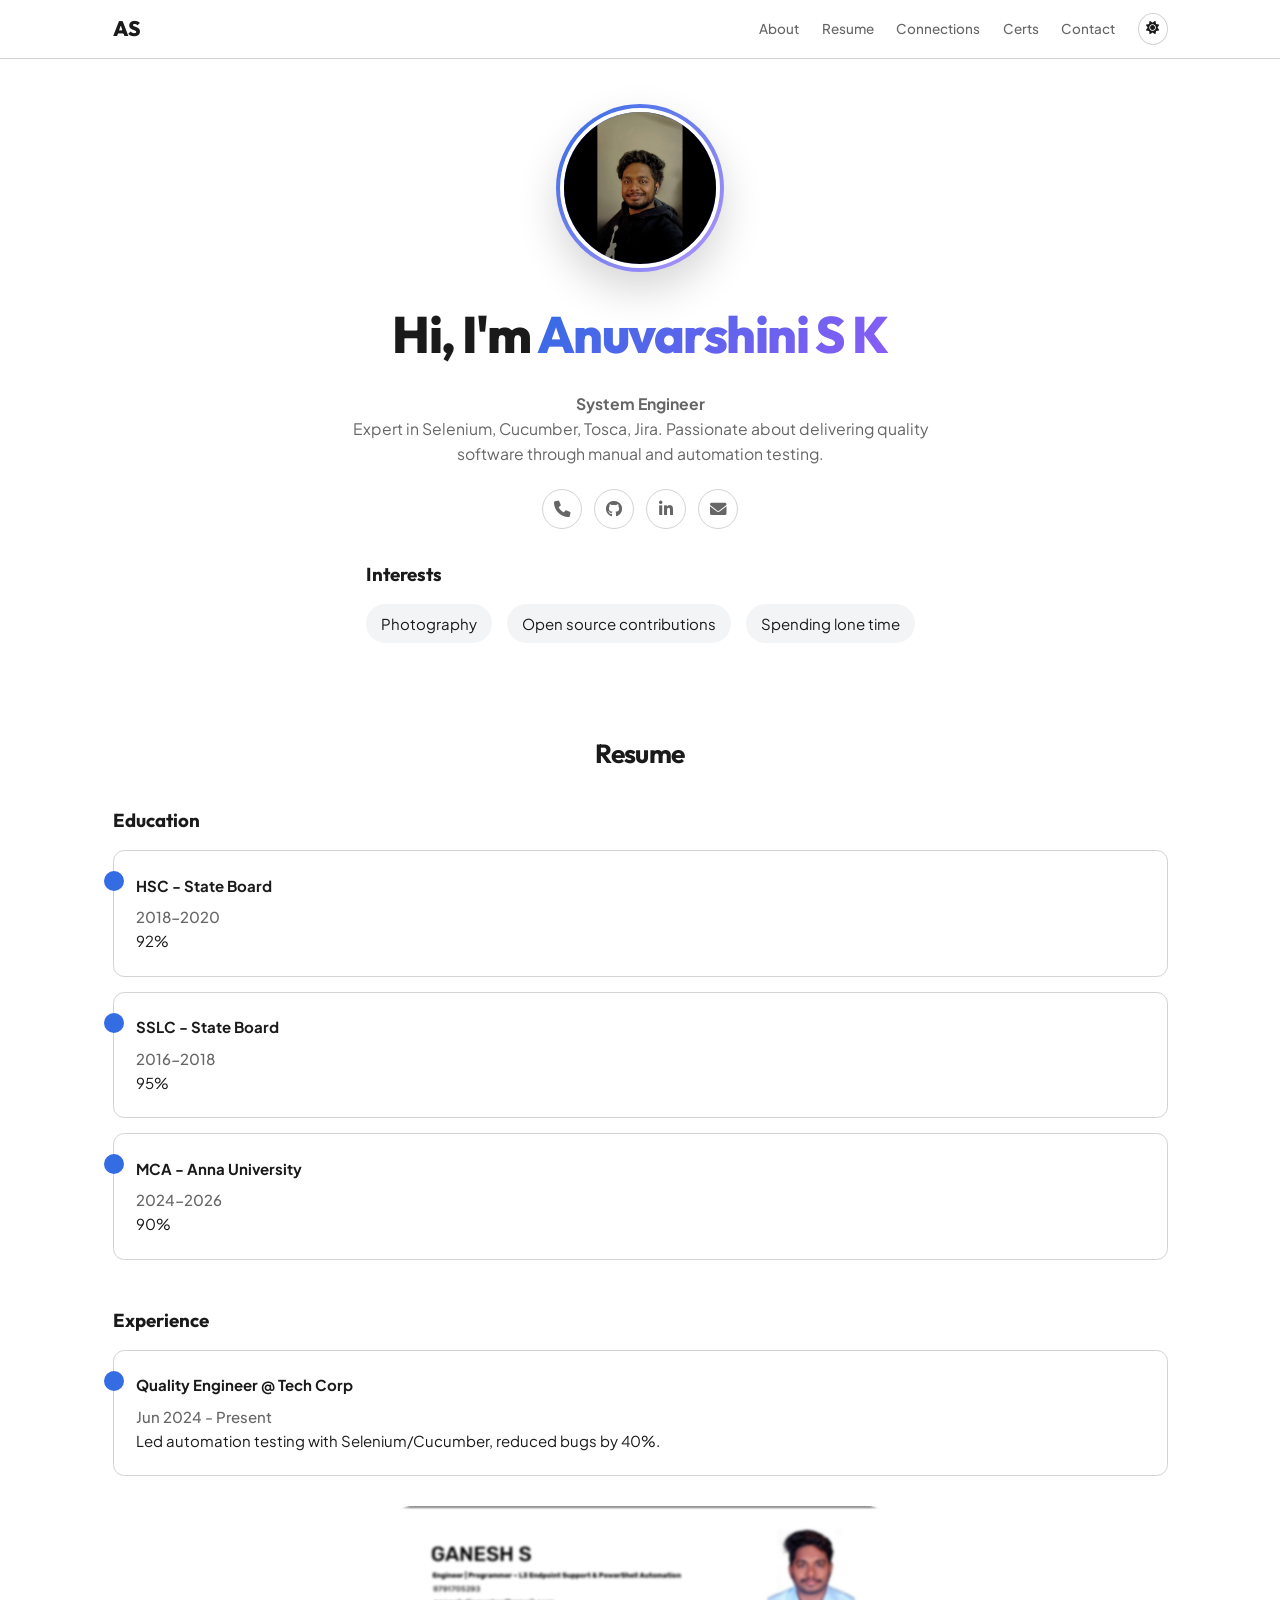
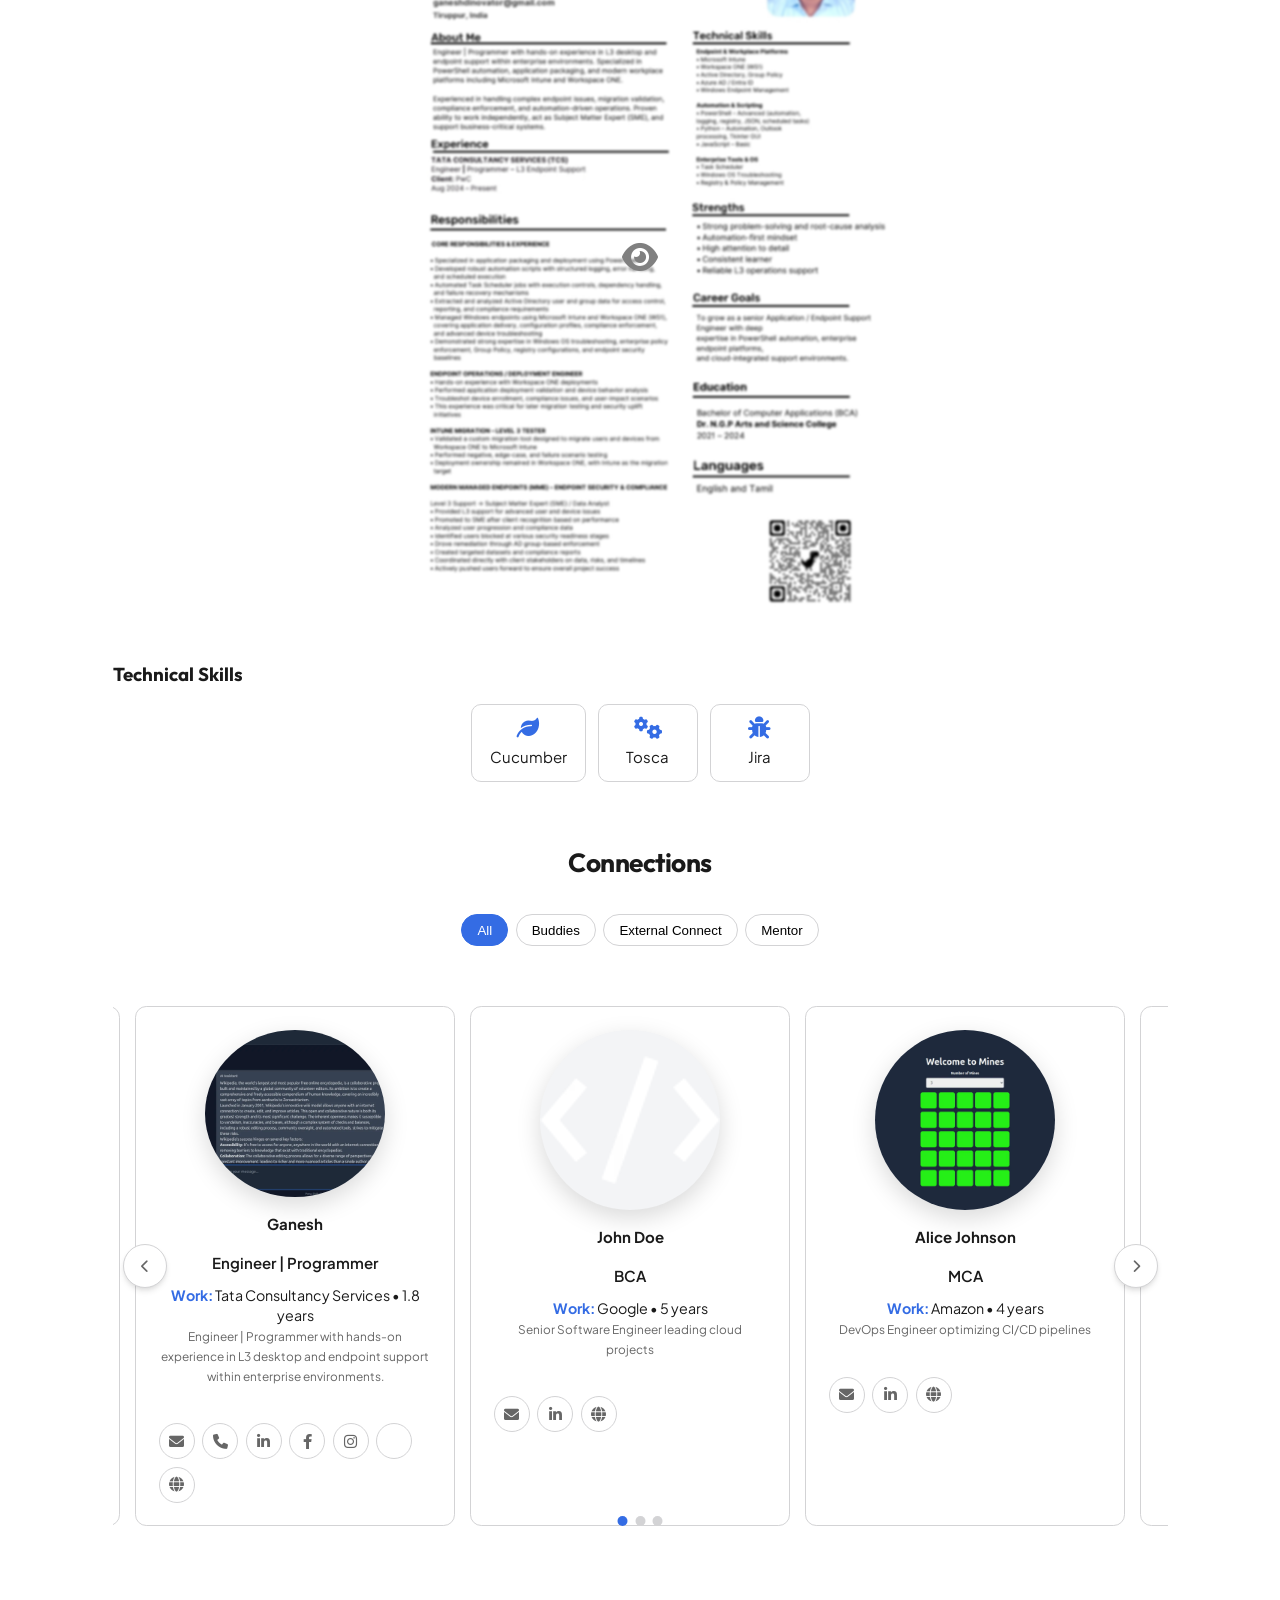
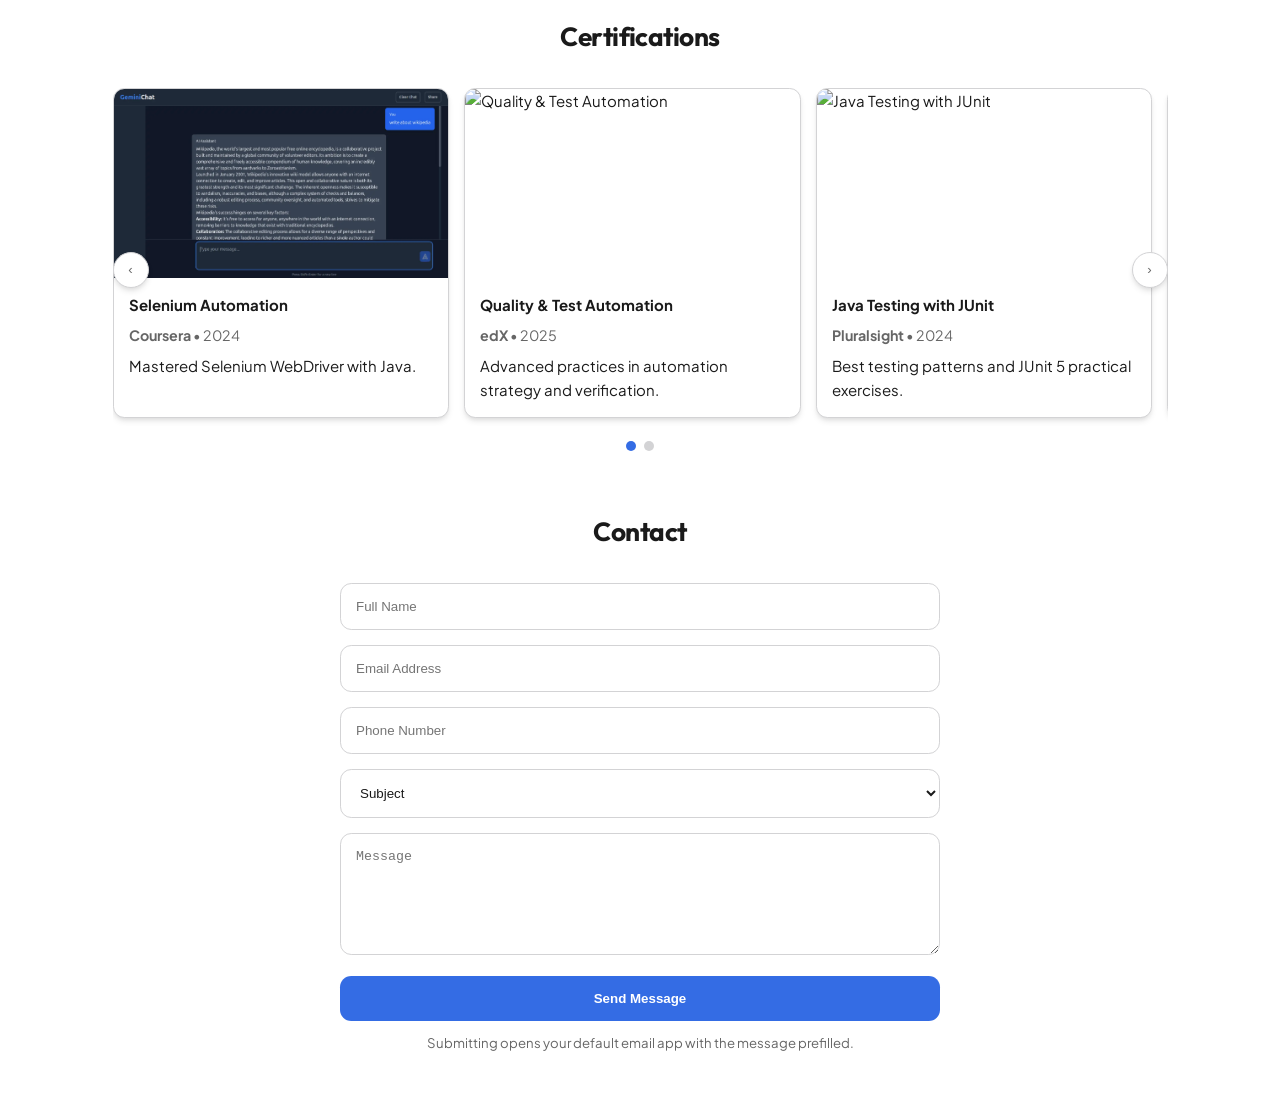
==== index.html @ d7c7ce7e "Initial portfolio upload" ====
<!doctype html>
<html lang="en">
  <head>
    <meta charset="UTF-8" />
    <meta name="viewport" content="width=device-width, initial-scale=1.0" />
    <meta http-equiv="X-UA-Compatible" content="IE=edge" />
    <meta name="color-scheme" content="light dark" />
    <title>Anuvarshini | Quality Engineer</title>
    <meta
      name="description"
      content="Quality Engineer portfolio with expertise in manual and automation testing."
    />
    <meta
      name="keywords"
      content="Quality Engineer, Selenium, Cucumber, Tosca, Jira, Testing, Automation, Resume, Certifications"
    />
    <meta name="author" content="Anuvarshini S K" />
    <meta name="robots" content="index, follow" />
    <!-- <link rel="icon" type="image/webp" href="assets/codeLogo.webp" /> -->

    <meta name="theme-color" content="#346ce4" />

    <!-- Fonts & Icons -->
    <link rel="preconnect" href="https://fonts.googleapis.com" />
    <link rel="preconnect" href="https://fonts.gstatic.com" crossorigin />
    <link
      href="https://fonts.googleapis.com/css2?family=Outfit:wght@300;400;500;600;700;800&family=Plus+Jakarta+Sans:wght@300;400;500;600;700&display=swap"
      rel="stylesheet"
    />
    <link
      rel="stylesheet"
      href="https://cdnjs.cloudflare.com/ajax/libs/font-awesome/6.0.0/css/all.min.css"
    />

    <!-- External CSS -->
    <link rel="stylesheet" href="CSS/style.css" />

    <!-- Preloads -->
    <link
      rel="preload"
      href="assets/codeLogo.webp"
      as="image"
      type="image/webp"
    />
    <link rel="preload" href="JS/script.js" as="script" />
  </head>
  <body>
    <header class="main-header">
  <nav class="navbar" aria-label="Main Navigation">
    <a href="#" class="logo" id="logo" aria-label="Back to top"> AS </a>

    <!-- ❌ REMOVED hamburger button -->

    <div class="nav-links" id="main-nav">
      <a href="#about"><i class="fas fa-user"></i>About</a>
      <a href="#resume"><i class="fas fa-file"></i>Resume</a>
      <a href="#connections"><i class="fas fa-users"></i>Connections</a>
      <a href="#certifications"><i class="fas fa-certificate"></i>Certs</a>
      <a href="#contact"><i class="fas fa-envelope"></i>Contact</a>

      <!-- OPTIONAL: keep or remove -->
      <button class="theme-toggle" aria-label="Toggle dark/light theme">
        <span class="theme-icon light-icon">
          <i class="fas fa-sun"></i>
        </span>
        <span class="theme-icon dark-icon">
          <i class="fas fa-moon"></i>
        </span>
      </button>
    </div>
  </nav>
</header>

    <main>
      <section id="about" class="hero-section about-section">
        <div class="hero-content" id="hero-content"></div>
        <ul id="hero-social" class="social-links"></ul>
        <div id="about-interests" class="about-interests"></div>
        <div id="about-contact" class="about-contact"></div>
      </section>

      <section id="resume" class="resume-section">
        <h2>Resume</h2>
        <div id="resume-pdf" class="resume-pdf"></div>
        <div id="resume-education" class="resume-subsection"></div>
        <div id="resume-experience" class="resume-subsection"></div>
        <div id="resume-technical-skills" class="resume-subsection">
          <h3>Technical Skills</h3>
          <div id="technical-skills-grid" class="skills-grid"></div>
        </div>
      </section>

      <section id="connections" class="connections-section">
        <h2>Connections</h2>
        <div id="connections-categories" class="category-tabs"></div>
        <div id="connections-grid" class="connections-grid">
          <div class="slider-container">
            <div class="connections-slider" id="connections-slider"></div>
            <div class="slider-controls">
              <button class="slider-btn prev-btn" aria-label="Previous slide">
                <i class="fas fa-chevron-left"></i>
              </button>
              <button class="slider-btn next-btn" aria-label="Next slide">
                <i class="fas fa-chevron-right"></i>
              </button>
            </div>
            <div class="slider-dots" id="slider-dots"></div>
          </div>
        </div>
      </section>

      <section id="certifications" class="certifications-section">
        <h2>Certifications</h2>
        <div id="certifications-grid" class="certifications-grid"></div>
      </section>

      <section id="contact" class="contact-section">
        <h2>Contact</h2>
        <form id="contact-form" class="contact-form">
          <input type="text" id="form-name" name="form-name" placeholder="Full Name" required />
          <input
            type="email"
            id="form-email"
            name="form-email"
            placeholder="Email Address"
            required
          />
          <input type="tel" id="form-phone" name="form-phone" placeholder="Phone Number" />
          <select id="form-subject" name="form-subject" required>
            <option value="">Subject</option>
            <option value="build-connection">Build Connection</option>
            <option value="job-offer">Job Offer</option>
            <option value="inquiry">Inquiry</option>
            <option value="feedback">Feedback</option>
            <option value="bug">Bug</option>
            <option value="other">Other</option>
          </select>
          <textarea
            id="form-message"
            name="form-message"
            placeholder="Message"
            rows="6"
            required
          ></textarea>
          <button type="submit" class="form-submit">Send Message</button>
          <p class="form-helper">Submitting opens your default email app with the message prefilled.</p>
        </form>
      </section>
    </main>

    <script src="JS/display.js" defer></script>
    <script src="JS/script.js" defer></script>
    <!-- Service Worker (disabled for local file:// testing) -->
    <!--
    <script>
      if ("serviceWorker" in navigator) {
        window.addEventListener("load", () => {
          navigator.serviceWorker.register("/sw.js");
        });
      }
    </script>
    -->
  </body>
</html>
---- CSS/style.css ----
:root {
  /* Light Theme Variables */
  --background: #ffffff;
  --text: #1a1a1a;
  --text-secondary: #666666;
  --accent: #346ce4;
  --accent-glow: rgba(37, 99, 235, 0.15);
  --border: #d3d3d5;
  --card-bg: #ffffff;
  --header-bg: rgba(255, 255, 255, 0.8);
  --hover-bg: #f3f4f6;
  --hover-text: #111827;
  --shadow:
    0 4px 6px -1px rgba(0, 0, 0, 0.1), 0 2px 4px -1px rgba(0, 0, 0, 0.06);
  --shadow-hover:
    0 10px 15px -3px rgba(0, 0, 0, 0.1), 0 4px 6px -2px rgba(0, 0, 0, 0.05);
  --base-font-size: 15px;
  --container-padding: 1.5rem;
  --card-radius: 0.75rem;
  --transition: all 0.3s cubic-bezier(0.4, 0, 0.2, 1);
}

:root[data-theme="dark"] {
  --background: #050505;
  --text: #ffffff;
  --text-secondary: #a0a0a0;
  --accent-glow: rgba(255, 255, 255, 0.15);
  --border: #2d2c2c;
  --card-bg: #0f0f0f;
  --header-bg: rgba(5, 5, 5, 0.8);
  --hover-bg: #1a1a1a;
  --shadow: 0 4px 6px -1px rgba(255, 255, 255, 0.05);
  --shadow-hover: 0 10px 15px -3px rgba(255, 255, 255, 0.1);
}

/* Reset & Base */
*,
html {
  margin: 0;
  padding: 0;
  box-sizing: border-box;
}
html {
  font-size: var(--base-font-size);
  scroll-behavior: smooth;
}
body {
  background: var(--background);
  color: var(--text);
  font-family: "Plus Jakarta Sans", sans-serif;
  line-height: 1.6;
  transition:
    background-color 0.3s ease,
    color 0.3s ease;
  -webkit-font-smoothing: antialiased;
}
a {
  text-decoration: none;
  color: inherit;
  transition: var(--transition);
}
ul {
  list-style: none;
}
img {
  max-width: 100%;
  display: block;
}

/* Layout */
main {
  max-width: 1100px;
  margin: 0 auto;
  padding: 0 var(--container-padding);
}
section {
  margin-bottom: 4rem;
  scroll-margin-top: 80px;
}

/* Header/Nav */
.main-header {
  position: sticky;
  top: 0;
  z-index: 1000;
  background: var(--header-bg);
  backdrop-filter: blur(12px);
  border-bottom: 1px solid var(--border);
  transition: var(--transition);
}
.navbar {
  max-width: 1100px;
  margin: 0 auto;
  padding: 0.8rem var(--container-padding);
  display: flex;
  justify-content: space-between;
  align-items: center;
}
.logo {
  font-family: "Outfit", sans-serif;
  font-weight: 800;
  font-size: 1.4rem;
  letter-spacing: -0.02em;
  color: var(--text);
}
.nav-links {
  display: flex;
  gap: 1.5rem;
  align-items: center;
}
.nav-links a {
  font-weight: 500;
  font-size: 0.9rem;
  color: var(--text-secondary);
  position: relative;
}
.nav-links a:hover {
  color: var(--accent);
}
.nav-links a::after {
  content: "";
  position: absolute;
  width: 0;
  height: 2px;
  bottom: -4px;
  left: 0;
  background: var(--accent);
  transition: width 0.3s ease;
}
.nav-links a:hover::after {
  width: 100%;
}
.nav-links a i {
  display: none;
}
.theme-toggle,
.menu-btn {
  background: none;
  border: 1px solid var(--border);
  color: var(--text);
  padding: 0.5rem;
  border-radius: 50%;
  cursor: pointer;
  transition: var(--transition);
}

.theme-icon {
  display: block;
  transition: opacity 0.2s ease;
}

[data-theme="dark"] .light-icon {
  display: none !important;
  opacity: 0;
}

[data-theme="light"] .dark-icon {
  display: none !important;
  opacity: 0;
}
.theme-toggle:hover {
  background: var(--hover-bg);
  border-color: var(--accent);
}

/* Hero/About */
.hero-section {
  min-height: 60vh;
  display: flex;
  flex-direction: column;
  justify-content: center;
  align-items: center;
  text-align: center;
  padding-top: 3rem;
}
.hero-profile {
  width: clamp(120px, 20vw, 168px);
  aspect-ratio: 1 / 1;
  margin: 0 auto 1.5rem;
  border-radius: 50%;
  padding: 4px;
  background: linear-gradient(135deg, var(--accent), rgba(139, 92, 246, 0.65));
  box-shadow: 0 18px 40px rgba(0, 0, 0, 0.16);
}
.hero-profile img {
  width: 100%;
  height: 100%;
  object-fit: cover;
  border-radius: 50%;
  border: 4px solid var(--card-bg);
}
.hero-content h1 {
  font-family: "Outfit", sans-serif;
  font-size: clamp(2rem, 4vw, 3.5rem);
  font-weight: 800;
  margin-bottom: 1rem;
  letter-spacing: -0.03em;
}
.accent {
  background: linear-gradient(135deg, var(--accent) 0%, #8b5cf6 100%);
  -webkit-background-clip: text;
  -webkit-text-fill-color: transparent;
  background-clip: text;
}
.hero-description {
  font-size: 1.05rem;
  color: var(--text-secondary);
  max-width: 600px;
  margin: 0 auto 1.5rem;
}
.social-links {
  display: flex;
  gap: 0.8rem;
  justify-content: center;
  flex-wrap: wrap;
}
.social-links a {
  width: 40px;
  height: 40px;
  border-radius: 50%;
  background: var(--card-bg);
  border: 1px solid var(--border);
  display: flex;
  align-items: center;
  justify-content: center;
  font-size: 1.1rem;
  color: var(--text-secondary);
  transition: var(--transition);
}
.social-links a:hover {
  transform: translateY(-3px);
  color: var(--accent);
  border-color: var(--accent);
  box-shadow: var(--shadow-hover);
}
.about-interests,
.about-contact {
  margin-top: 2rem;
  text-align: left;
  max-width: 600px;
}
.about-interests ul {
  display: flex;
  flex-wrap: wrap;
  gap: 1rem;
}
.about-interests li {
  background: var(--hover-bg);
  padding: 0.5rem 1rem;
  border-radius: 20px;
}

/* Resume */
.resume-section .resume-subsection {
  margin-bottom: 3rem;
}
.timeline-item {
  background: var(--card-bg);
  border: 1px solid var(--border);
  padding: 1.5rem;
  border-radius: var(--card-radius);
  margin-bottom: 1rem;
  position: relative;
}
.timeline-item::before {
  content: "";
  position: absolute;
  left: -10px;
  top: 20px;
  width: 20px;
  height: 20px;
  background: var(--accent);
  border-radius: 50%;
}
.timeline-item h4 {
  margin-bottom: 0.5rem;
}
.timeline-item span {
  color: var(--text-secondary);
  font-weight: 500;
}
.resume-pdf {
  text-align: center;
  margin-bottom: 2rem;
}
.resume-preview-link {
  display: block;
  max-width: 350px;
  margin: 0 auto;
  transition: var(--transition);
}
.resume-preview-link img {
  width: 100%;
  height: 500px;
  object-fit: cover;
  border-radius: var(--card-radius);
  box-shadow: var(--shadow-hover);
  cursor: pointer;
}
.resume-preview-link:hover img {
  transform: scale(1.02);
  box-shadow: var(--shadow-hover);
}

/* Connections */
.category-tabs {
  display: flex;
  gap: 0.5rem;
  justify-content: center;
  margin-bottom: 2rem;
  flex-wrap: wrap;
}
.cat-tab {
  background: var(--card-bg);
  border: 1px solid var(--border);
  padding: 0.5rem 1rem;
  border-radius: 20px;
  cursor: pointer;
  transition: var(--transition);
}
.cat-tab.active,
.cat-tab:hover {
  background: var(--accent);
  color: white;
  border-color: var(--accent);
}
.connections-grid {
  max-width: 1100px;
  margin: 0 auto;
  padding: 1rem 0;
}

/* .category-slider-group {
  margin-bottom: 2rem;
} */

.slider-container {
  position: relative;
  width: 100%;
  overflow: hidden;
  border-radius: var(--card-radius);
  padding: 1rem 0;
}

.slider-controls {
  position: absolute;
  top: 50%;
  left: 10px;
  right: 10px;
  display: flex;
  justify-content: space-between;
  transform: translateY(-50%);
  pointer-events: none;
  z-index: 2;
}

.slider-btn {
  background: var(--card-bg);
  border: 1px solid var(--border);
  color: var(--text-secondary);
  width: 44px;
  height: 44px;
  border-radius: 50%;
  display: flex;
  align-items: center;
  justify-content: center;
  cursor: pointer;
  transition: var(--transition);
  pointer-events: all;
  box-shadow: var(--shadow);
}

.slider-btn:hover {
  background: var(--accent);
  color: white;
  border-color: var(--accent);
}

.slider-dots {
  position: absolute;
  bottom: 1rem;
  left: 50%;
  transform: translateX(-50%);
  display: flex;
  gap: 0.5rem;
  pointer-events: none;
  z-index: 2;
}

.dot {
  width: 10px;
  height: 10px;
  border-radius: 50%;
  background: var(--border);
  border: none;
  cursor: pointer;
  transition: var(--transition);
  pointer-events: all;
}

.dot.active,
.dot:hover {
  background: var(--accent);
}

.connections-slider {
  display: flex;
  gap: 1rem;
  transition: transform 0.5s cubic-bezier(0.25, 0.46, 0.45, 0.94);
  box-sizing: border-box;
  scroll-snap-type: x mandatory;
  scrollbar-width: none;
  -ms-overflow-style: none;
}

@media (max-width: 599px) {
  .connections-slider {
    padding: 0 20px;
    gap: 1rem;
  }
}

@media (min-width: 600px) {
  .connections-slider {
    padding: 0 1.5rem;
    gap: 1rem;
  }
}
.connections-slider::-webkit-scrollbar {
  display: none;
}

.slide-item {
  flex-shrink: 0;
  scroll-snap-align: start;
  min-height: 430px;
  display: flex;
  justify-content: center;
  align-items: flex-start;
}

@media (max-width: 599px) {
  .slide-item {
    flex: 0 0 calc(100vw - 40px);
    max-width: calc(100vw - 40px);
    width: calc(100vw - 40px);
    min-height: 500px;
  }
}

@media (min-width: 600px) {
  .slide-item {
    flex: 0 0 320px;
    max-width: 320px;
    width: 320px;
    min-height: 430px;
  }
}

.colleague-card {
  width: 100%;
  height: 100%;
  min-height: 420px;
  max-height: 520px;
  background: var(--card-bg);
  border: 1px solid var(--border);
  padding: 1.5rem;
  border-radius: var(--card-radius);
  display: flex;
  flex-direction: column;
  align-items: center;
  gap: 1rem;
  transition: var(--transition);
  text-align: center;
}

.colleague-card:hover {
  box-shadow: var(--shadow-hover);
  transform: translateY(-4px);
}
.colleague-img-container {
  width: 180px;
  aspect-ratio: 1 / 1;
  display: flex;
  align-items: center;
  justify-content: center;
  background: var(--hover-bg);
  border-radius: 50%;
  overflow: hidden;
  box-shadow: 0 8px 24px rgba(0, 0, 0, 0.15);
}

.colleague-img-container img {
  width: 100%;
  height: 100%;
  object-fit: cover;
  display: block;
}


/* Legacy mobile rule - overridden by viewport-based calc() for precise fitting */

.slider-btn {
  background: var(--card-bg);
  border: 1px solid var(--border);
  color: var(--text-secondary);
  width: 44px;
  height: 44px;
  border-radius: 50%;
  display: flex;
  align-items: center;
  justify-content: center;
  cursor: pointer;
  transition: var(--transition);
}

.slider-btn:hover {
  background: var(--accent);
  color: white;
  border-color: var(--accent);
}

.dot {
  width: 10px;
  height: 10px;
  border-radius: 50%;
  background: var(--border);
  border: none;
  cursor: pointer;
  transition: var(--transition);
}

.dot.active,
.dot:hover {
  background: var(--accent);
}

.colleague-card {
  width: 100%;
  background: var(--card-bg);
  border: 1px solid var(--border);
  padding: 1.5rem;
  border-radius: var(--card-radius);
  display: flex;
  flex-direction: column;
  align-items: center;
  gap: 1rem;
  min-height: 320px;
  transition: var(--transition);
  text-align: center;
}

.colleague-img-link {
  display: inline-block;
  width: 100%;
  height: 100%;
  color: inherit;
  text-decoration: none;
}

.colleague-card:hover {
  box-shadow: var(--shadow-hover);
  transform: translateY(-4px);
}
.colleague-img-container {
  width: 180px;
  height: 180px;
  display: flex;
  align-items: center;
  justify-content: center;
  background: var(--hover-bg);
  border-radius: 50%;
  overflow: hidden;
  box-shadow: 0 8px 24px rgba(0, 0, 0, 0.15);
}

.colleague-card img {
  width: 100%;
  height: 100%;
  object-fit: cover;
  display: block;
}
.colleague-card h4 {
  margin-bottom: 0.5rem;
}
.colleague-info {
  flex: none;
  display: flex;
  flex-direction: column;
  justify-content: center;
  gap: 0.5rem;
  width: 100%;
}

.colleague-info p {
  margin-bottom: 0.5rem;
}

.colleague-info .single-line {
  font-weight: 600;
  margin-bottom: 0.25rem;
  font-size: 1rem;
  color: var(--text);
}

.colleague-info .work-details {
  margin-bottom: 1rem;
  font-size: 0.95rem;
  line-height: 1.4;
}

.colleague-info .work-details strong {
  color: var(--accent);
}

.colleague-info .work-details small {
  color: var(--text-secondary);
}

.col-social {
  margin-top: 1rem;
  display: flex;
  gap: 0.5rem;
  flex-wrap: wrap;
}

.col-social a {
  width: 36px;
  height: 36px;
  border-radius: 50%;
  border: 1px solid var(--border);
  display: flex;
  align-items: center;
  justify-content: center;
  color: var(--text-secondary);
  transition: var(--transition);
}

.col-social a:hover {
  background: var(--accent);
  color: white;
  border-color: var(--accent);
}

/* Certifications */
.certifications-grid {
  display: grid;
  grid-template-columns: repeat(auto-fit, minmax(280px, 1fr));
  gap: 1.5rem;
}
.cert-slider-container {
  position: relative;
  width: 100%;
  overflow: hidden;
}
.certifications-slider {
  display: flex;
  gap: 1rem;
  transition: transform 0.5s ease;
  overflow-x: auto;
  scroll-snap-type: x mandatory;
  scroll-behavior: smooth;
  -webkit-overflow-scrolling: touch;
  padding-bottom: 0.5rem;
}
.certifications-slider::-webkit-scrollbar {
  display: none;
}
.certifications-slider .cert-card {
  scroll-snap-align: start;
  flex: 0 0 calc(100% / 1 - 1rem);
  max-width: calc(100% / 1 - 1rem);
}
@media (min-width: 600px) {
  .certifications-slider .cert-card {
    flex: 0 0 calc(50% - 1rem);
    max-width: calc(50% - 1rem);
  }
}
@media (min-width: 900px) {
  .certifications-slider .cert-card {
    flex: 0 0 calc(33.3333% - 1rem);
    max-width: calc(33.3333% - 1rem);
  }
}
.cert-slider-controls {
  position: absolute;
  top: 50%;
  left: 0;
  right: 0;
  display: flex;
  justify-content: space-between;
  align-items: center;
  pointer-events: none;
  transform: translateY(-50%);
}
.cert-slider-controls .slider-btn {
  pointer-events: all;
  background: var(--card-bg);
  border: 1px solid var(--border);
  width: 36px;
  max-width: 36px;
  height: 36px;
  border-radius: 999px;
}
.cert-slider-dots {
  margin-top: 1rem;
  display: flex;
  justify-content: center;
  gap: 0.5rem;
}
.cert-slider-dots .dot {
  width: 10px;
  height: 10px;
  border-radius: 50%;
  background: var(--border);
  border: none;
  transition: var(--transition);
}
.cert-slider-dots .dot.active,
.cert-slider-dots .dot:hover {
  background: var(--accent);
}
.cert-card {
  background: var(--card-bg);
  border: 1px solid var(--border);
  border-radius: var(--card-radius);
  overflow: hidden;
  box-shadow: var(--shadow);
  transition: var(--transition);
  display: flex;
  flex-direction: column;
}
.cert-card:hover {
  transform: translateY(-3px);
}
.cert-card-image-wrapper {
  width: 100%;
  aspect-ratio: 16 / 9;
  overflow: hidden;
  background: var(--muted-background);
  min-height: 180px;
}
.cert-card-image-wrapper img {
  width: 100%;
  height: 100%;
  object-fit: cover;
  display: block;
}
.cert-card-body {
  padding: 1rem;
  display: flex;
  flex-direction: column;
  gap: 0.5rem;
}
.cert-provider {
  color: var(--text-secondary);
  font-size: 0.95rem;
  margin: 0;
}

/* Contact Form */
.contact-form {
  max-width: 600px;
  margin: 0 auto;
}
.contact-form input,
.contact-form select,
.contact-form textarea {
  width: 100%;
  padding: 1rem;
  margin-bottom: 1rem;
  border: 1px solid var(--border);
  border-radius: var(--card-radius);
  background: var(--card-bg);
  color: var(--text);
  transition: var(--transition);
}
.contact-form input:focus,
.contact-form select:focus,
.contact-form textarea:focus {
  outline: none;
  border-color: var(--accent);
  box-shadow: 0 0 0 3px var(--accent-glow);
}
.form-submit {
  background: var(--accent);
  color: white;
  border: none;
  padding: 1rem 2rem;
  border-radius: var(--card-radius);
  font-weight: 600;
  cursor: pointer;
  width: 100%;
  transition: var(--transition);
}
.form-submit:hover {
  transform: translateY(-2px);
  box-shadow: var(--shadow-hover);
}
.form-helper {
  margin-top: 0.75rem;
  text-align: center;
  color: var(--text-secondary);
  font-size: 0.88rem;
}

/* Skills (reused) */
.skills-grid {
  display: flex;
  flex-wrap: wrap;
  gap: 0.8rem;
  justify-content: center;
}
.skill {
  background: var(--card-bg);
  border: 1px solid var(--border);
  padding: 0.8rem 1.2rem;
  border-radius: 10px;
  display: flex;
  flex-direction: column;
  align-items: center;
  gap: 0.4rem;
  min-width: 100px;
  transition: var(--transition);
}
.skill:hover {
  transform: translateY(-4px);
  border-color: var(--accent);
  box-shadow: var(--shadow-hover);
}
.skill i {
  font-size: 1.5rem;
  color: var(--accent);
}

/* Headings */
h2,
h3 {
  font-family: "Outfit", sans-serif;
}
h2 {
  font-size: 1.75rem;
  font-weight: 700;
  text-align: center;
  margin-bottom: 2rem;
  letter-spacing: -0.02em;
}
h3 {
  font-size: 1.25rem;
  margin-bottom: 1rem;
}

    @media (max-width: 768px) {

      /* ❌ Disable sticky header */
      .main-header {
        position: static;
        background: transparent;
        border-bottom: 0;
        backdrop-filter: none;
        padding: 0;
      }

      .navbar {
        padding: 0;
        min-height: 0;
      }

      .logo {
        display: none;
      }

      /* Hide hamburger */
      .menu-btn {
        display: none;
      }

      /* Bottom nav */
      .nav-links {
        position: fixed !important;
        top: auto !important;
        bottom: calc(12px + env(safe-area-inset-bottom, 0px));
        left: 50%;
        right: auto;
        transform: translateX(-50%);

        display: flex;
        justify-content: space-between;
        align-items: center;
        gap: 0.2rem;

        width: min(94vw, 560px);
        min-height: 56px;
        padding: 0.6rem 0.9rem;

        background: rgba(32, 32, 32, 0.95);
        backdrop-filter: blur(12px);

        border: 1px solid rgba(255, 255, 255, 0.08);
        border-radius: 14px;
        box-shadow: 0 14px 32px rgba(0, 0, 0, 0.28);
        z-index: 9999;
      }

      .nav-links a {
        display: inline-flex;
        align-items: center;
        justify-content: center;
        min-height: 34px;
        padding: 0 0.2rem;
        font-size: 0.68rem;
        font-weight: 500;
        color: rgba(255, 255, 255, 0.76);
        white-space: nowrap;
      }

      .nav-links a i {
        display: none;
      }

      .nav-links a.active,
      .nav-links a:hover {
        color: #f0c96a;
      }

      .nav-links a::after {
        display: none;
      }

      .theme-toggle {
        display: none;
      }

      body {
        padding-bottom: 88px;
      }

  .category-tabs {
    flex-direction: column;
    align-items: center;
  }

  .connections-grid {
    /* keep base layout as-is */
    margin: 0 auto;
  }

  .connections-slider {
    display: flex;
    flex-direction: row;
    gap: 1.5rem;
    padding: 0 0;
    overflow: visible;
    scroll-snap-type: x mandatory;
    touch-action: pan-y;
  }

  .slide-item {
    flex: 0 0 100%;
    max-width: none;
    min-width: 100%;
    flex-shrink: 0;
  }

  .slider-controls {
    left: 5px;
    right: 5px;
  }

  .colleague-img-container {
    width: 140px;
    height: 140px;
  }
}

/* Desktop - Hide hamburger button */
@media (min-width: 769px) {
  .menu-btn {
    display: none;
  }
}

/* Editor Page */
.editor-page {
  padding-top: 72px;
}

.editor-toolbar {
  position: fixed;
  top: 0;
  left: 0;
  right: 0;
  z-index: 2000;
  display: flex;
  align-items: center;
  justify-content: space-between;
  gap: 1rem;
  padding: 0.9rem 1.25rem;
  background: rgba(17, 17, 17, 0.9);
  border-bottom: 1px solid rgba(255, 255, 255, 0.08);
  backdrop-filter: blur(14px);
}

.editor-toolbar__title {
  display: flex;
  flex-direction: column;
  gap: 0.15rem;
  color: #fff;
}

.editor-toolbar__title strong {
  font-family: "Outfit", sans-serif;
  font-size: 1rem;
  font-weight: 700;
}

.editor-toolbar__title span {
  color: rgba(255, 255, 255, 0.72);
  font-size: 0.82rem;
}

.editor-toolbar__actions {
  display: flex;
  align-items: center;
  gap: 0.75rem;
}

.editor-toolbar__btn {
  border: 1px solid rgba(255, 255, 255, 0.12);
  background: rgba(255, 255, 255, 0.04);
  color: #fff;
  padding: 0.65rem 1rem;
  border-radius: 999px;
  font: inherit;
  cursor: pointer;
  transition: var(--transition);
}

.editor-toolbar__btn:hover {
  border-color: rgba(255, 255, 255, 0.28);
  transform: translateY(-1px);
}

.editor-toolbar__btn--primary {
  background: var(--accent);
  border-color: var(--accent);
}

.editor-editable {
  position: relative;
}

.editor-editable:hover {
  outline: 1px dashed color-mix(in srgb, var(--accent) 50%, transparent);
  outline-offset: 8px;
}

.editor-action-group {
  position: absolute;
  top: 0.85rem;
  right: 0.85rem;
  z-index: 20;
  display: flex;
  align-items: center;
  gap: 0.5rem;
}

.editor-action-group--section {
  top: 1rem;
  right: 1rem;
}

.editor-icon-btn {
  min-width: 78px;
  height: 36px;
  padding: 0 0.8rem;
  border: 1px solid rgba(255, 255, 255, 0.14);
  border-radius: 999px;
  background: rgba(17, 17, 17, 0.94);
  color: #fff;
  display: inline-flex;
  align-items: center;
  justify-content: center;
  gap: 0.45rem;
  cursor: pointer;
  transition: var(--transition);
  box-shadow: 0 10px 24px rgba(0, 0, 0, 0.22);
}

.editor-icon-btn:hover {
  transform: translateY(-1px);
  border-color: rgba(255, 255, 255, 0.32);
  background: rgba(17, 17, 17, 0.98);
}

.editor-icon-btn span {
  font-size: 0.82rem;
  font-weight: 600;
  line-height: 1;
  white-space: nowrap;
}

.editor-icon-btn--copy {
  min-width: 64px;
  height: 30px;
  padding: 0 0.65rem;
  font-size: 0.78rem;
}

.editor-icon-btn--danger {
  border-color: rgba(220, 38, 38, 0.36);
  color: #fecaca;
}

.editor-icon-btn--danger:hover {
  border-color: rgba(248, 113, 113, 0.65);
  background: rgba(80, 16, 16, 0.98);
}

.editor-page .editor-editable {
  position: relative;
}

.editor-page .hero-content .editor-action-group {
  top: -0.5rem;
  right: 50%;
  transform: translateX(50%);
}

.editor-page .social-links .editor-action-group,
.editor-page .skills-grid .editor-action-group,
.editor-page .timeline-item .editor-action-group,
.editor-page .colleague-card .editor-action-group,
.editor-page .cert-card .editor-action-group,
.editor-page #about-interests li .editor-action-group {
  top: -0.7rem;
  right: -0.25rem;
}

.editor-page .social-links .editor-action-group {
  top: -1.1rem;
  right: 50%;
  transform: translateX(50%);
  gap: 0.35rem;
}

.editor-page .social-links .editor-action-group--social {
  top: -0.95rem;
}

.editor-page .social-links .editor-icon-btn,
.editor-page .skills-grid .editor-icon-btn,
.editor-page .timeline-item .editor-icon-btn,
.editor-page .colleague-card .editor-icon-btn,
.editor-page .cert-card .editor-icon-btn,
.editor-page #about-interests li .editor-icon-btn {
  min-width: 32px;
  width: 32px;
  height: 32px;
  padding: 0;
  border-radius: 50%;
  font-size: 0.82rem;
}

.editor-page .social-links .editor-icon-btn--social {
  min-width: 30px;
  width: 30px;
  height: 30px;
}

.editor-page .social-links {
  gap: 1.3rem;
  padding-top: 1.9rem;
}

.editor-page .social-links > li {
  position: relative;
}

.editor-page .social-links .editor-icon-btn span,
.editor-page .skills-grid .editor-icon-btn span,
.editor-page .timeline-item .editor-icon-btn span,
.editor-page .colleague-card .editor-icon-btn span,
.editor-page .cert-card .editor-icon-btn span,
.editor-page #about-interests li .editor-icon-btn span {
  display: none;
}

.editor-page .social-links > li,
.editor-page .skill,
.editor-page .timeline-item,
.editor-page .colleague-card,
.editor-page .cert-card,
.editor-page #about-interests li {
  overflow: visible;
}

.editor-add-panel {
  width: 100%;
  min-height: 100%;
  border: 1px dashed color-mix(in srgb, var(--accent) 52%, var(--border));
  border-radius: var(--card-radius);
  background: color-mix(in srgb, var(--card-bg) 92%, transparent);
  color: var(--text);
  display: flex;
  flex-direction: column;
  align-items: center;
  justify-content: center;
  gap: 0.75rem;
  padding: 1.5rem;
  text-align: center;
  cursor: pointer;
  transition: var(--transition);
}

.editor-add-panel:hover {
  border-color: var(--accent);
  transform: translateY(-2px);
  box-shadow: var(--shadow-hover);
}

.editor-add-panel strong {
  font-family: "Outfit", sans-serif;
  font-size: 1.1rem;
}

.editor-add-panel span:last-child {
  color: var(--text-secondary);
  font-size: 0.92rem;
  line-height: 1.6;
}

.editor-add-panel__plus {
  width: 52px;
  height: 52px;
  border-radius: 50%;
  border: 1px solid color-mix(in srgb, var(--accent) 60%, transparent);
  display: inline-flex;
  align-items: center;
  justify-content: center;
  color: var(--accent);
  font-size: 1.1rem;
  background: color-mix(in srgb, var(--accent) 10%, transparent);
}

.editor-add-slide .editor-add-panel {
  min-height: 420px;
}

.editor-add-shortcut {
  width: 100%;
  margin-bottom: 1rem;
  padding: 1rem 1.1rem;
  border: 1px dashed color-mix(in srgb, var(--accent) 58%, var(--border));
  border-radius: 18px;
  background: color-mix(in srgb, var(--card-bg) 94%, transparent);
  display: flex;
  align-items: center;
  gap: 0.9rem;
  text-align: left;
  color: var(--text);
  cursor: pointer;
  transition: var(--transition);
}

.editor-add-shortcut:hover {
  transform: translateY(-2px);
  border-color: var(--accent);
  box-shadow: var(--shadow-hover);
}

.editor-add-shortcut__icon {
  width: 42px;
  height: 42px;
  border-radius: 50%;
  display: inline-flex;
  align-items: center;
  justify-content: center;
  color: var(--accent);
  background: color-mix(in srgb, var(--accent) 10%, transparent);
  border: 1px solid color-mix(in srgb, var(--accent) 42%, transparent);
  flex-shrink: 0;
}

.editor-add-shortcut__text {
  display: flex;
  flex-direction: column;
  gap: 0.15rem;
}

.editor-add-shortcut__text strong {
  font-family: "Outfit", sans-serif;
  font-size: 1rem;
}

.editor-add-shortcut__text small {
  color: var(--text-secondary);
  font-size: 0.86rem;
}

.editor-add-shortcut--inline {
  margin-top: 0.75rem;
}

.editor-add-shortcut--social {
  margin-bottom: 1.25rem;
}

.editor-priority-help h3 {
  margin: 0;
  font-size: 1rem;
}

.editor-priority-group {
  display: grid;
  gap: 0.55rem;
}

.editor-priority-group h4 {
  margin: 0;
  font-size: 0.95rem;
}

.editor-priority-item {
  display: flex;
  align-items: center;
  justify-content: space-between;
  gap: 0.75rem;
  padding: 0.65rem 0.75rem;
  border: 1px solid var(--border);
  border-radius: 14px;
  background: var(--background);
}

.editor-priority-item span {
  font-size: 0.9rem;
  color: var(--text);
  word-break: break-word;
}

.editor-modal[hidden] {
  display: none;
}

.editor-modal {
  position: fixed;
  inset: 0;
  z-index: 3000;
}

.editor-modal__backdrop {
  position: absolute;
  inset: 0;
  background: rgba(0, 0, 0, 0.58);
}

.editor-modal__dialog {
  position: relative;
  width: min(720px, calc(100vw - 2rem));
  max-height: calc(100vh - 3rem);
  margin: 1.5rem auto;
  overflow: auto;
  background: var(--card-bg);
  border: 1px solid var(--border);
  border-radius: 24px;
  box-shadow: 0 24px 60px rgba(0, 0, 0, 0.24);
}

.editor-modal__dialog--wide {
  width: min(1080px, calc(100vw - 2rem));
}

.editor-modal__header {
  position: sticky;
  top: 0;
  z-index: 2;
  display: flex;
  align-items: center;
  justify-content: space-between;
  gap: 1rem;
  padding: 1rem 1.25rem;
  background: color-mix(in srgb, var(--card-bg) 94%, transparent);
  border-bottom: 1px solid var(--border);
}

.editor-modal__header h2 {
  margin: 0;
  font-size: 1.2rem;
  text-align: left;
}

.editor-form {
  display: grid;
  gap: 1rem;
  padding: 1.25rem;
}

.editor-form__layout {
  display: grid;
  gap: 1rem;
}

.editor-form__layout--split {
  grid-template-columns: minmax(0, 1.3fr) minmax(280px, 0.9fr);
  align-items: start;
}

.editor-form__main {
  display: grid;
  gap: 1rem;
}

.editor-form__aside {
  position: sticky;
  top: 0;
  display: grid;
  gap: 0.9rem;
  padding: 1rem;
  border: 1px solid var(--border);
  border-radius: 18px;
  background: color-mix(in srgb, var(--card-bg) 94%, transparent);
}

.editor-field {
  display: grid;
  gap: 0.45rem;
}

.editor-field label {
  font-size: 0.92rem;
  font-weight: 600;
}

.editor-field input,
.editor-field textarea,
.editor-field select {
  width: 100%;
  padding: 0.9rem 1rem;
  border: 1px solid var(--border);
  border-radius: 14px;
  background: var(--background);
  color: var(--text);
  font: inherit;
}

.editor-field textarea {
  min-height: 120px;
  resize: vertical;
}

.editor-form__actions {
  display: flex;
  justify-content: space-between;
  gap: 0.75rem;
  padding-top: 0.5rem;
}

.editor-form__actions-right {
  display: flex;
  gap: 0.75rem;
}

.editor-danger-btn,
.editor-secondary-btn,
.editor-primary-btn {
  border-radius: 999px;
  padding: 0.75rem 1rem;
  border: 1px solid var(--border);
  background: transparent;
  color: var(--text);
  font: inherit;
  cursor: pointer;
  transition: var(--transition);
}

.editor-primary-btn {
  background: var(--accent);
  border-color: var(--accent);
  color: #fff;
}

.editor-danger-btn {
  border-color: #dc2626;
  color: #dc2626;
}

.editor-helper {
  font-size: 0.84rem;
  color: var(--text-secondary);
}

.editor-choice-actions {
  display: flex;
  flex-wrap: wrap;
  gap: 0.75rem;
  justify-content: flex-end;
}

@media (max-width: 768px) {
  .editor-page {
    padding-top: 132px;
  }

  .editor-toolbar {
    flex-direction: column;
    align-items: stretch;
  }

  .editor-toolbar__actions {
    justify-content: flex-end;
  }

  .editor-action-group,
  .editor-action-group--section {
    top: 0.65rem;
    right: 0.65rem;
  }

  .editor-form__actions {
    flex-direction: column;
  }

  .editor-form__actions-right {
    justify-content: stretch;
  }

  .editor-form__layout--split {
    grid-template-columns: 1fr;
  }

  .editor-form__aside {
    position: static;
  }
}
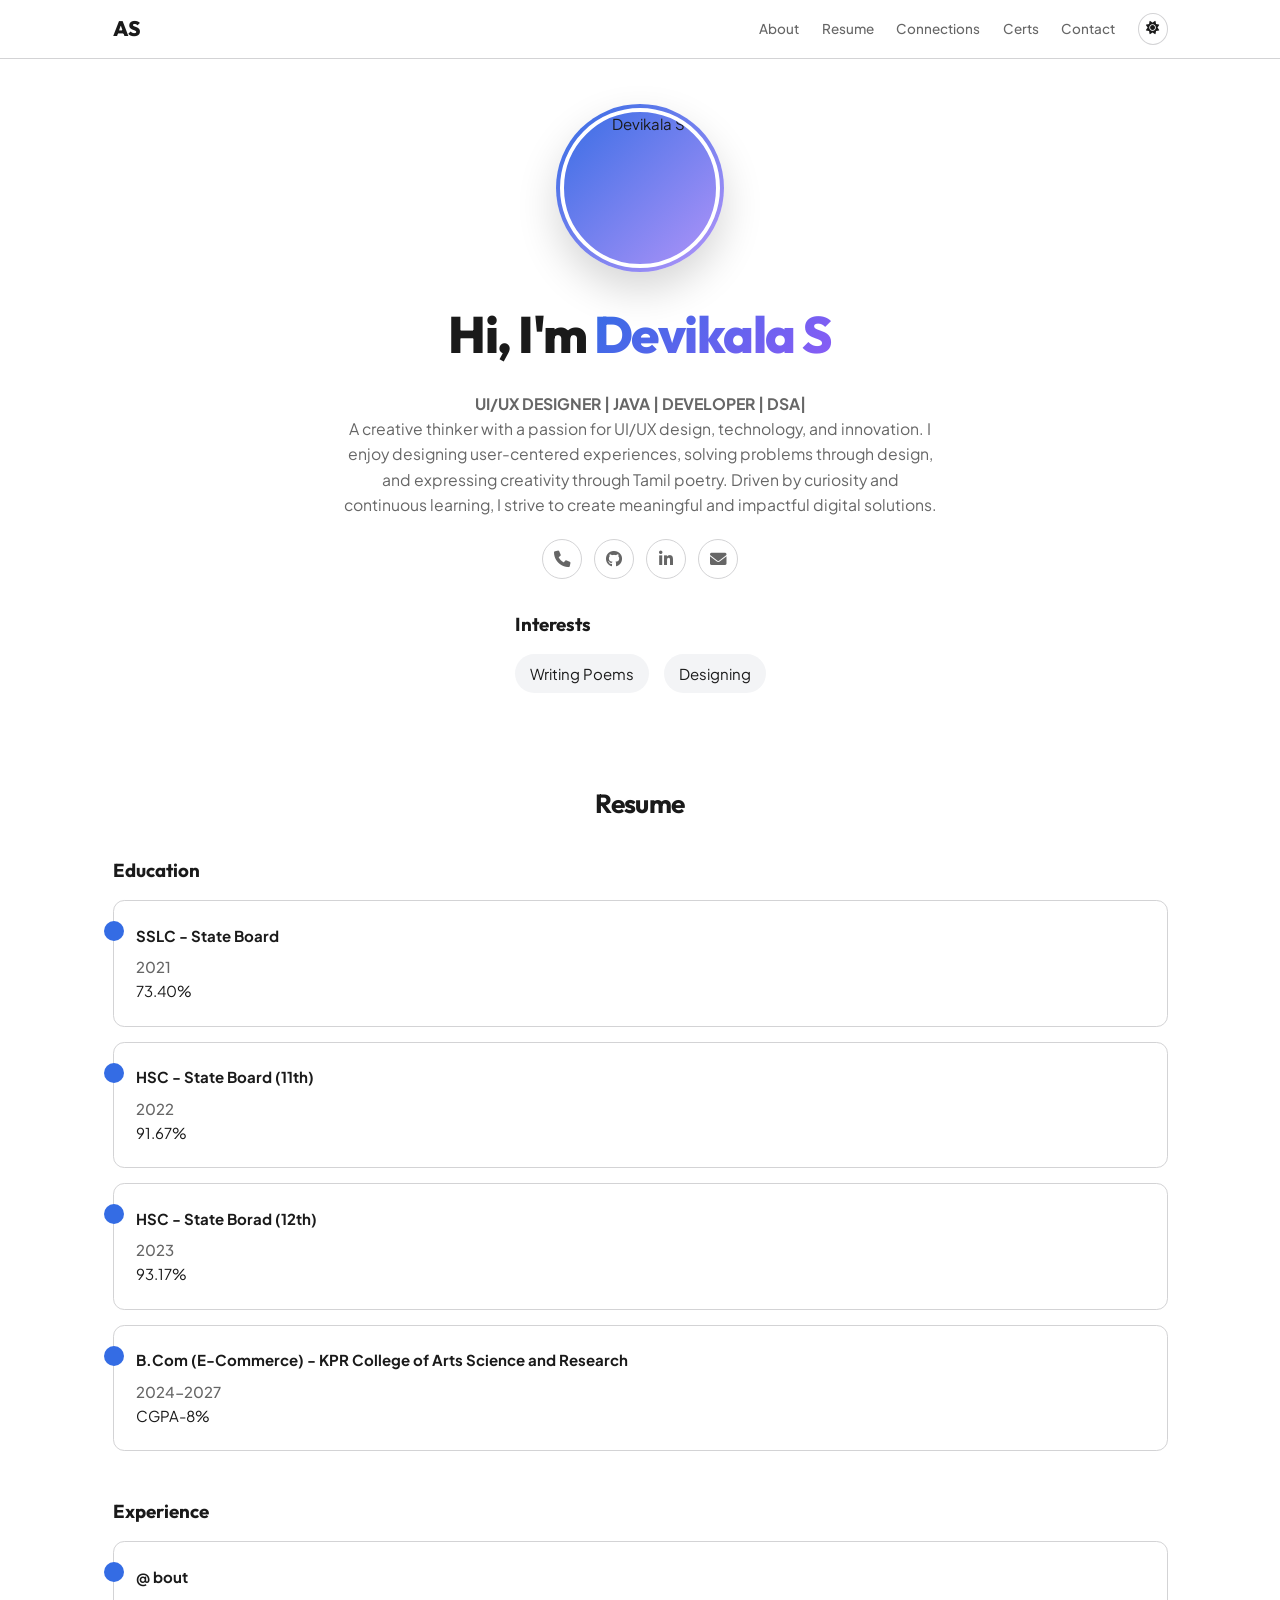
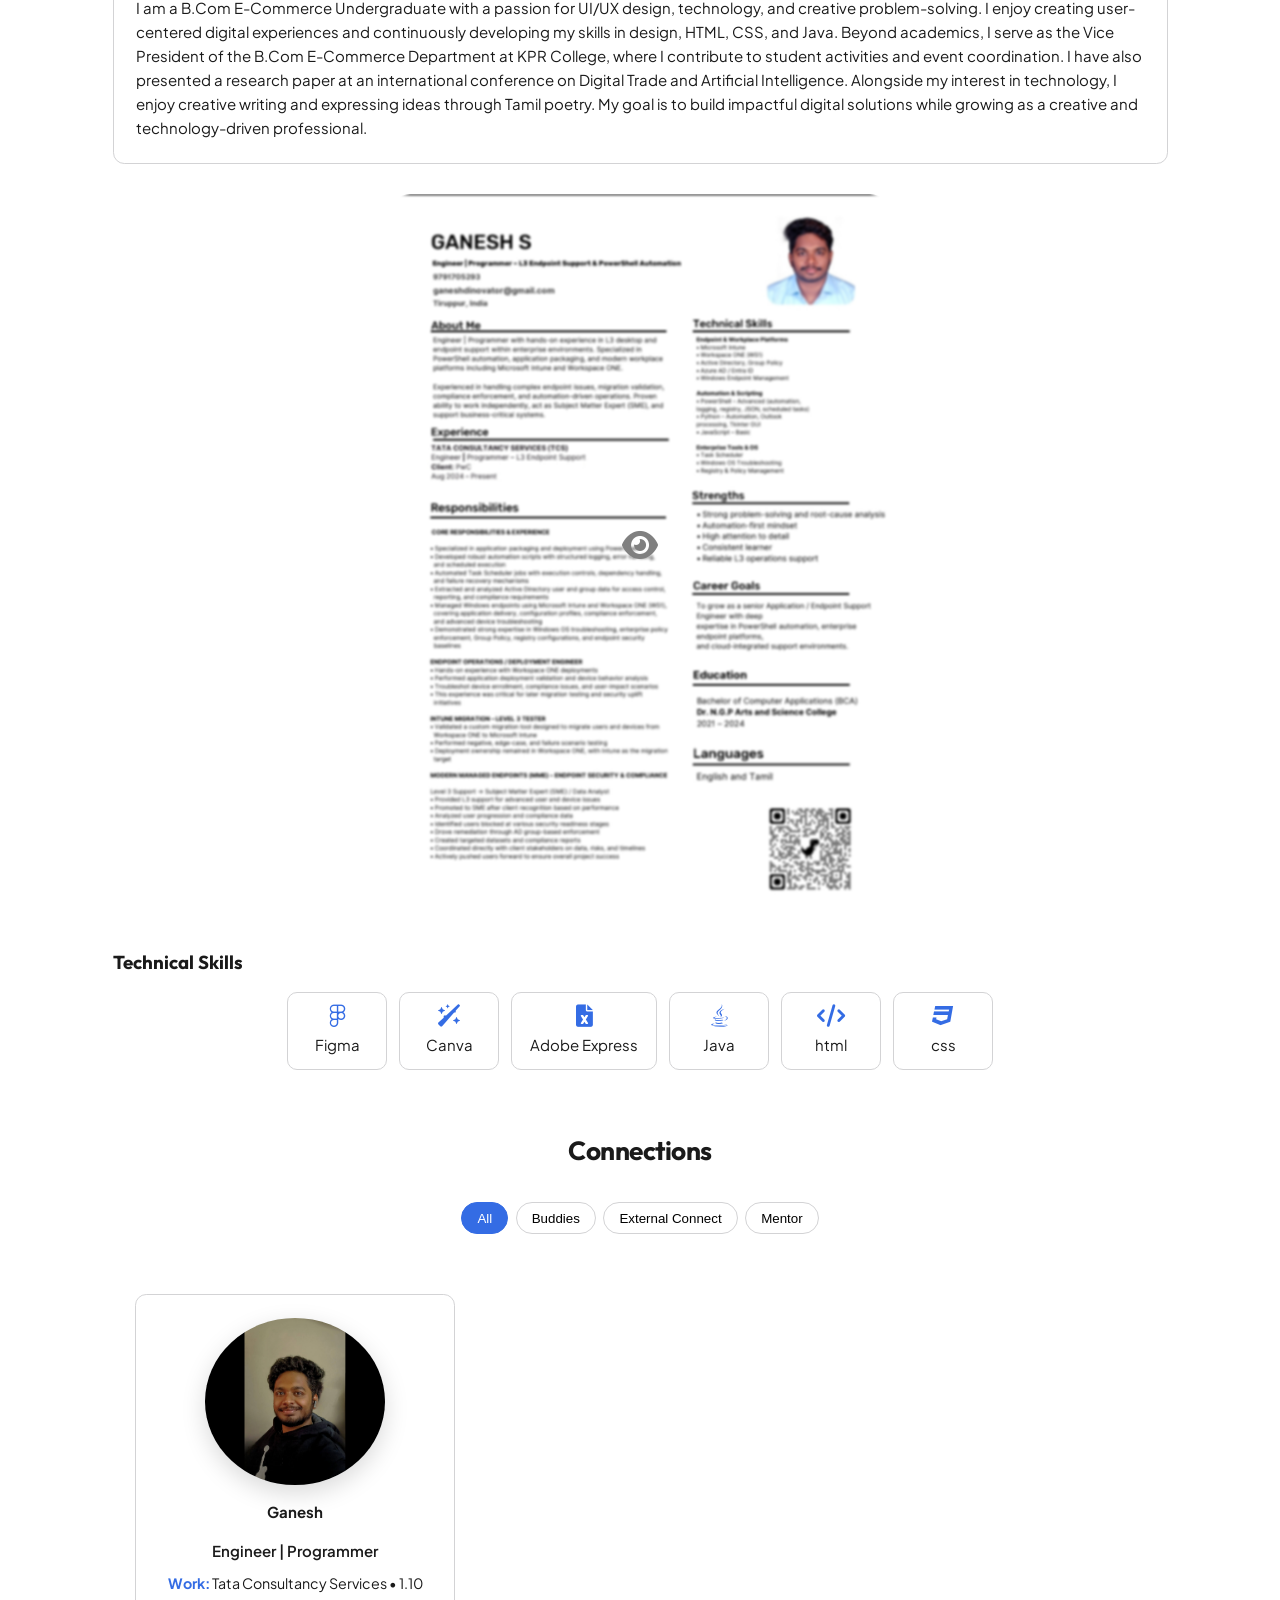
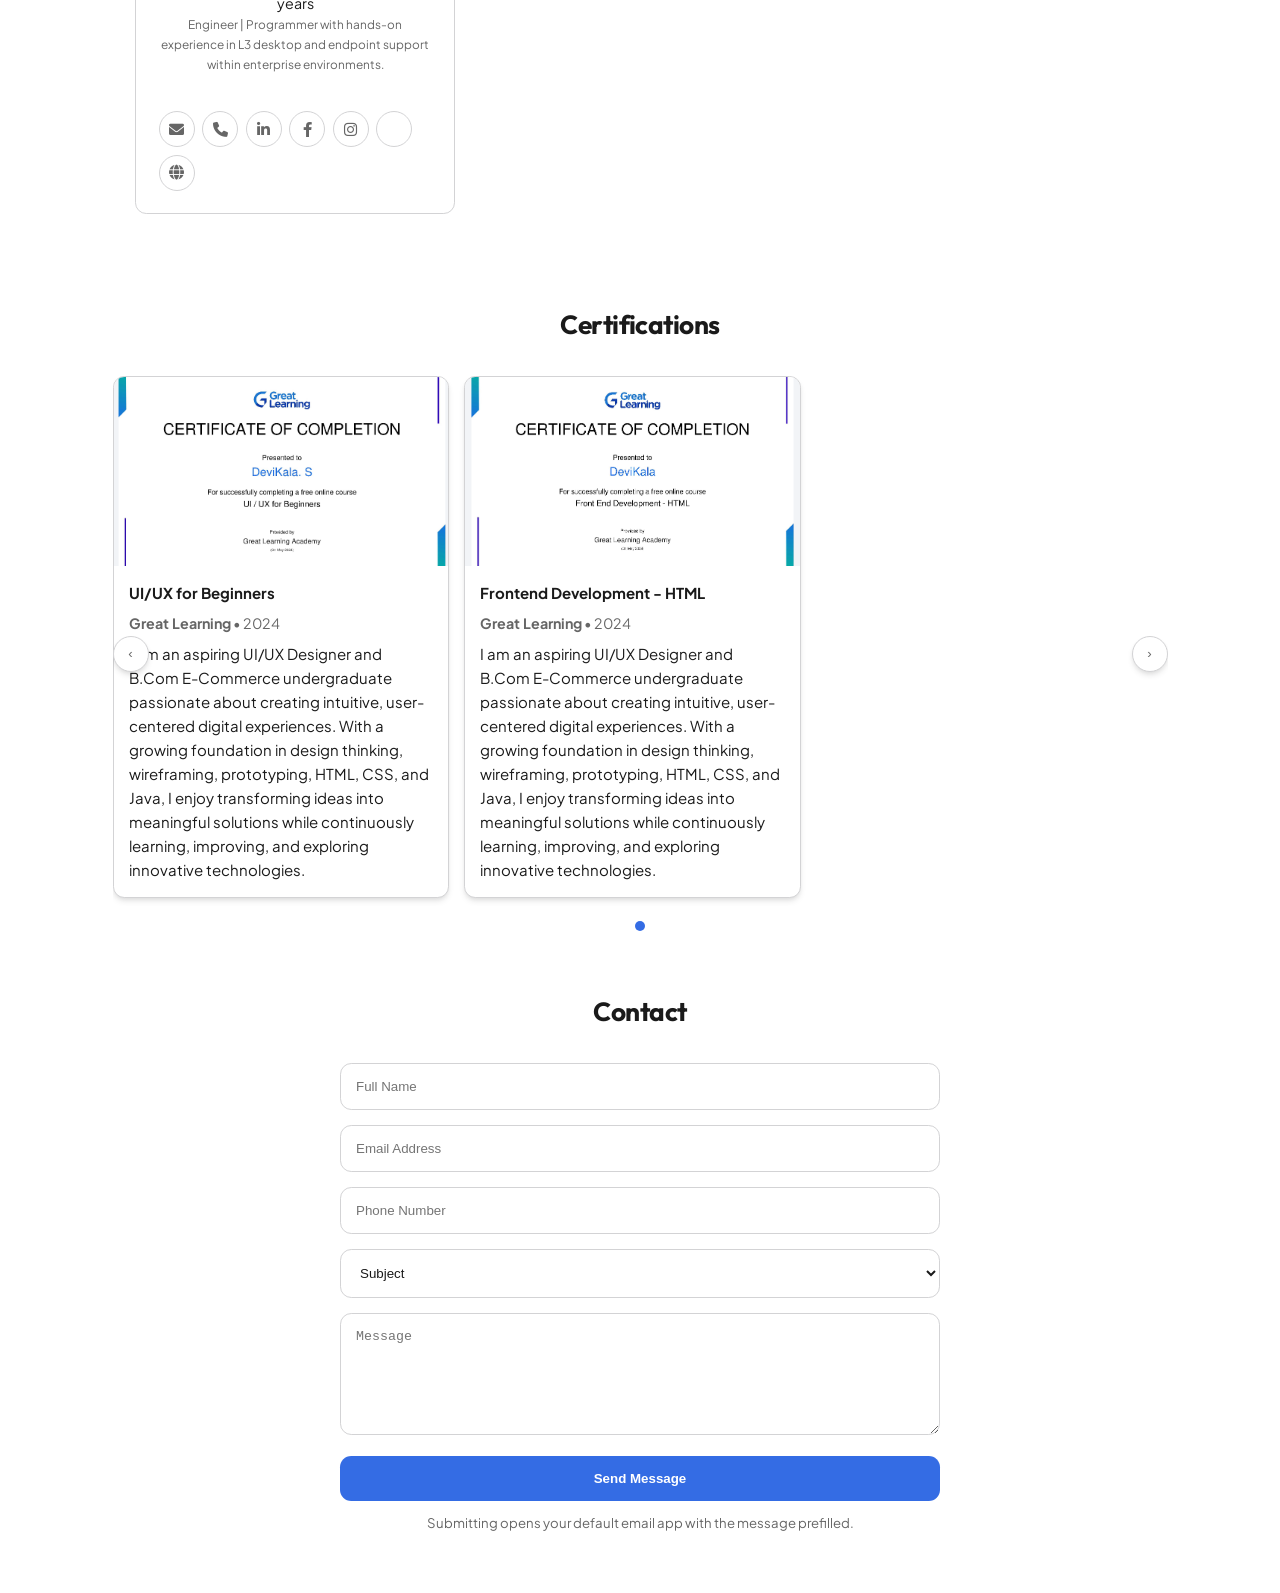
==== commit 746374fe: "Update title and meta tags for UI/UX portfolio" ====
--- a/index.html
+++ b/index.html
@@ -5,16 +5,16 @@
     <meta name="viewport" content="width=device-width, initial-scale=1.0" />
     <meta http-equiv="X-UA-Compatible" content="IE=edge" />
     <meta name="color-scheme" content="light dark" />
-    <title>Anuvarshini | Quality Engineer</title>
+    <title>Devikala S | UI / UX Designer</title>
     <meta
       name="description"
-      content="Quality Engineer portfolio with expertise in manual and automation testing."
+      content="UI/UX Designer focused on creating simple, user-friendly, and visually appealing digital experiences."
     />
     <meta
       name="keywords"
-      content="Quality Engineer, Selenium, Cucumber, Tosca, Jira, Testing, Automation, Resume, Certifications"
+      content="UI / UX Description, Canva, Figma, Adobe Express, Java, CSS, HTML, Resume, Certifications"
     />
-    <meta name="author" content="Anuvarshini S K" />
+    <meta name="author" content="Devikala S" />
     <meta name="robots" content="index, follow" />
     <!-- <link rel="icon" type="image/webp" href="assets/codeLogo.webp" /> -->
 
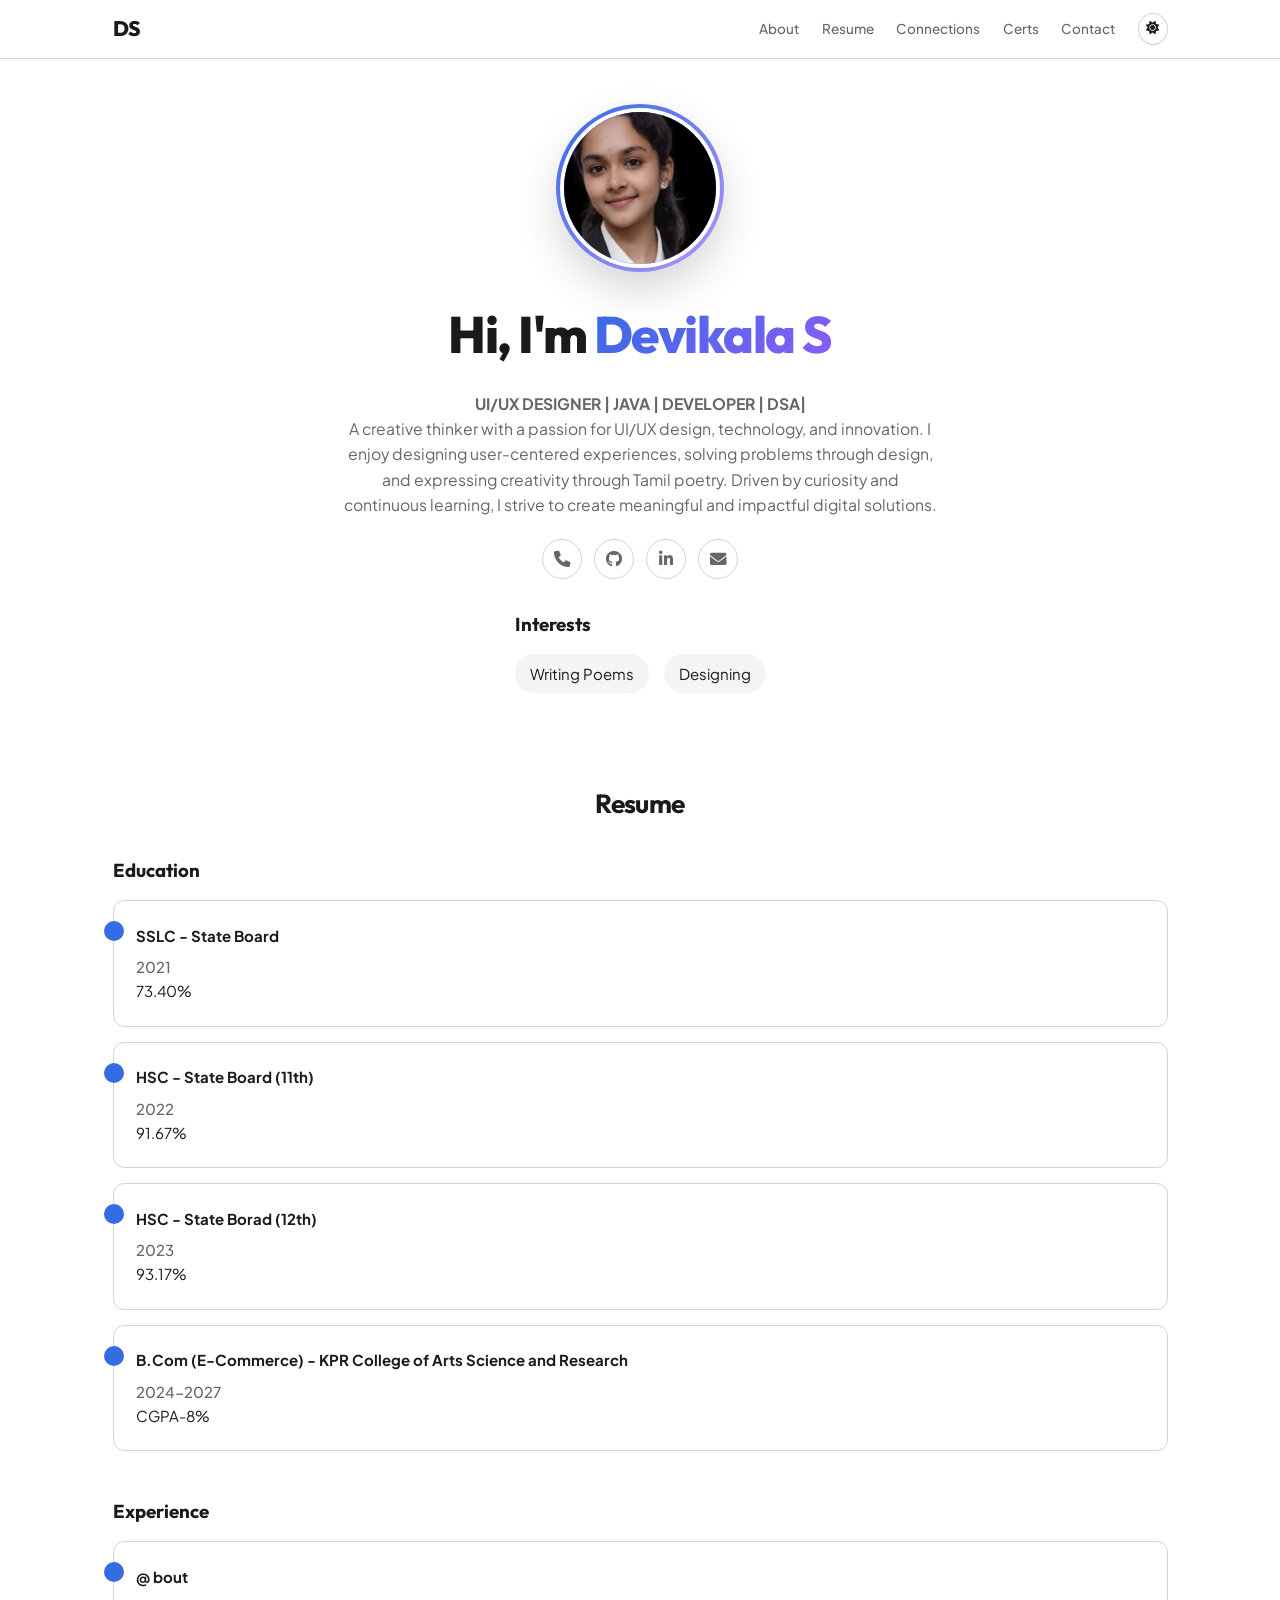
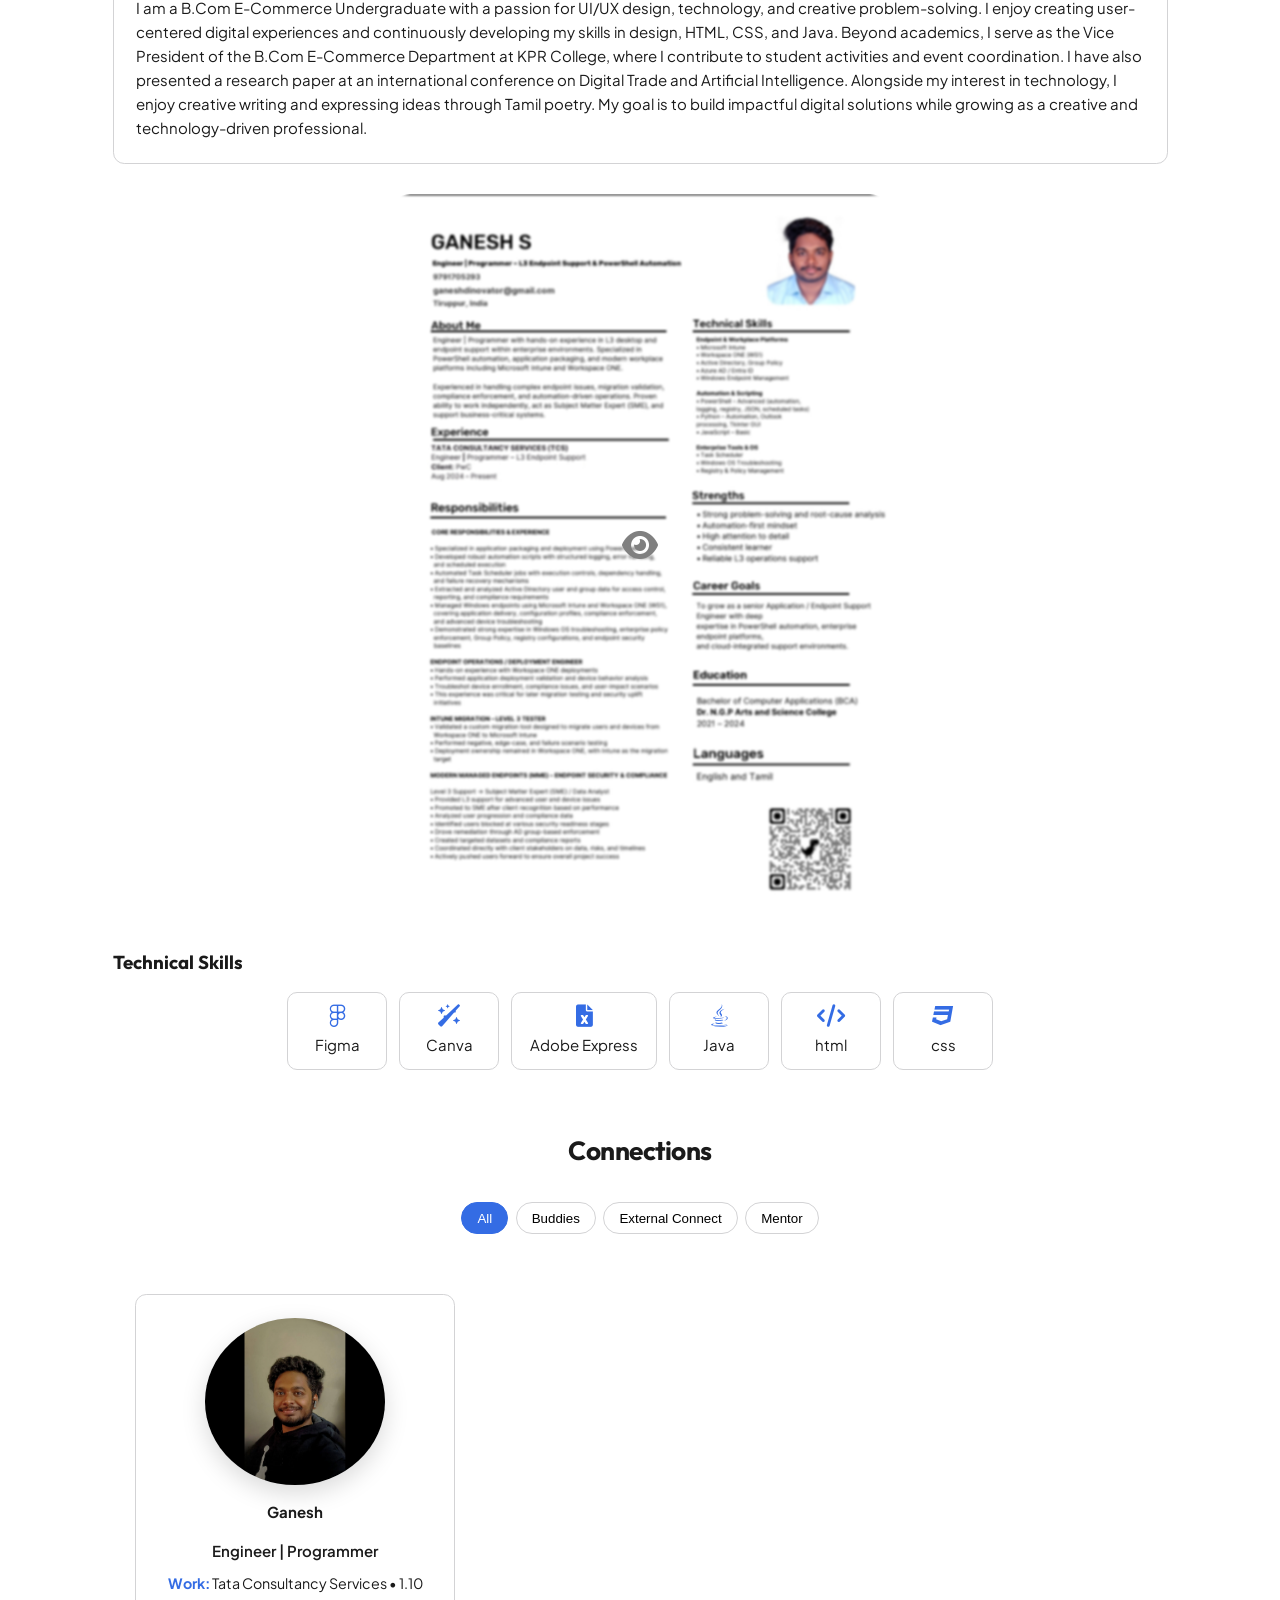
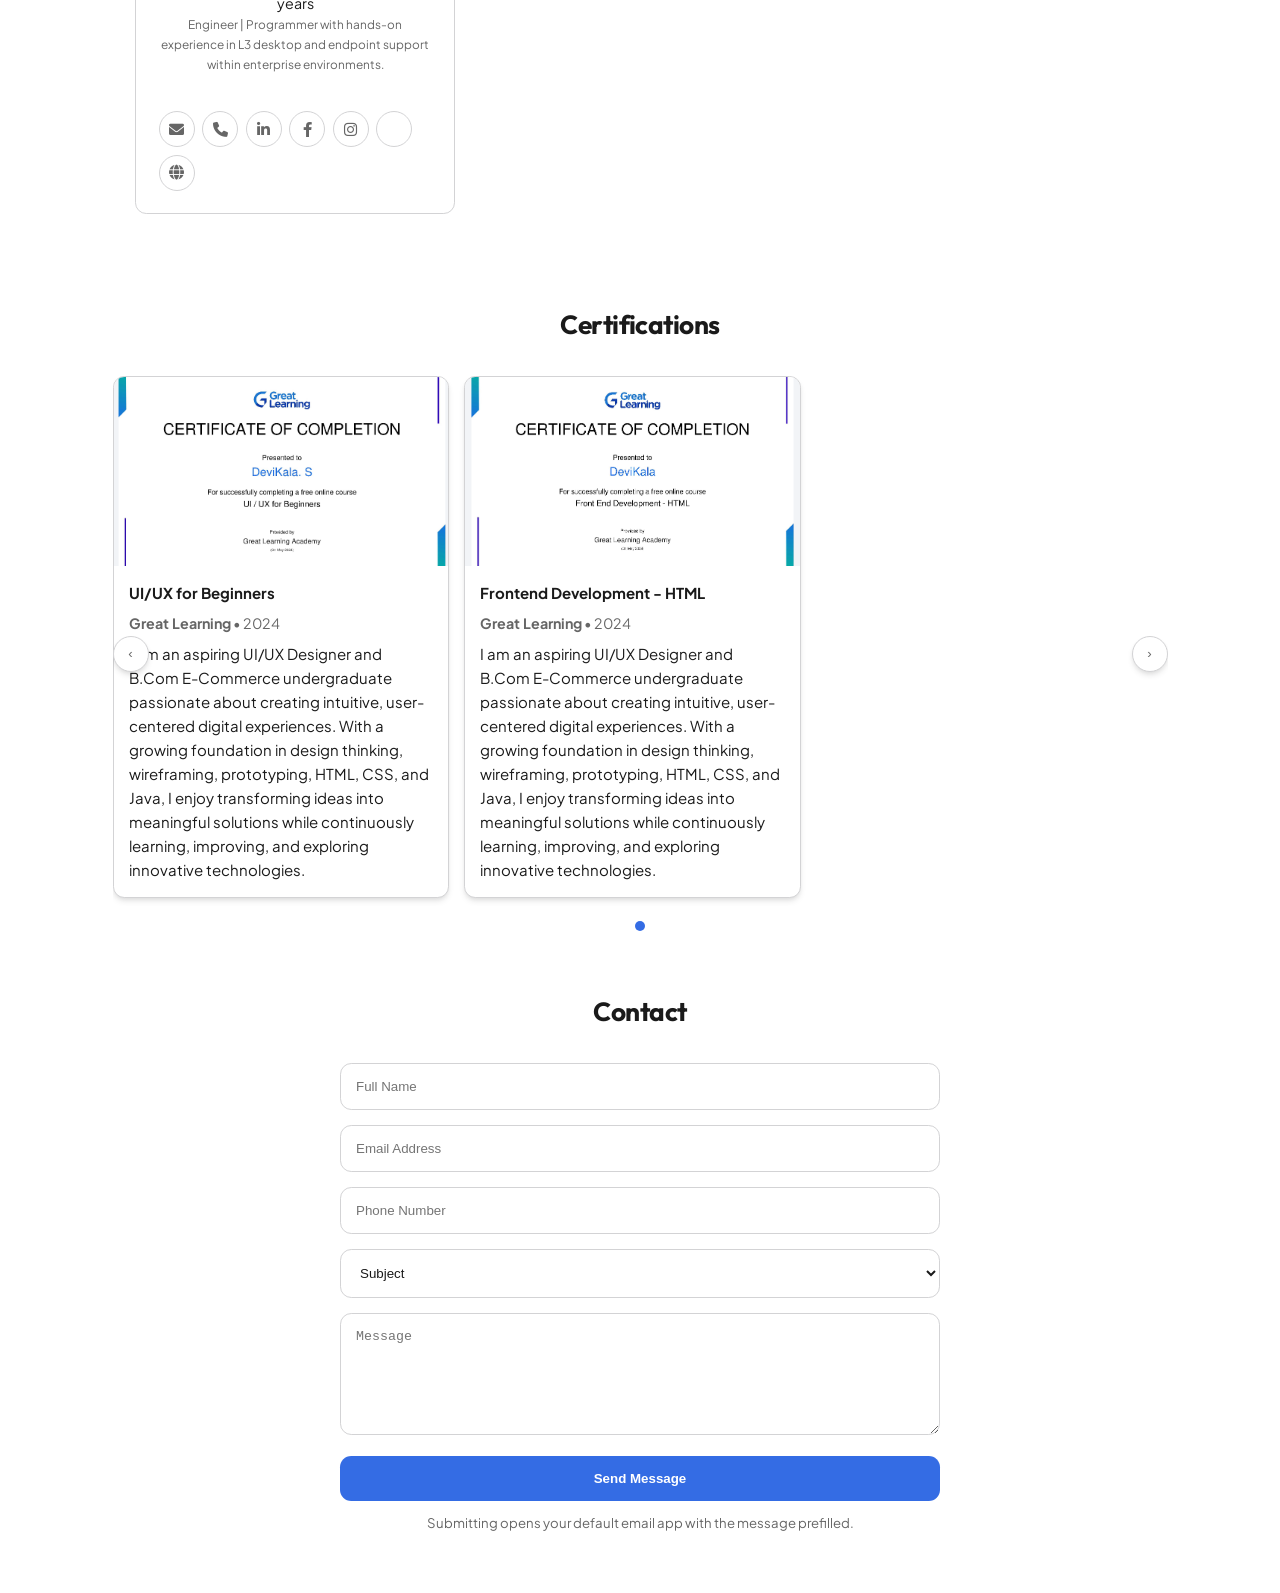
==== commit 5e5bd7f5: "Update index.html" ====
--- a/index.html
+++ b/index.html
@@ -47,7 +47,7 @@
   <body>
     <header class="main-header">
   <nav class="navbar" aria-label="Main Navigation">
-    <a href="#" class="logo" id="logo" aria-label="Back to top"> AS </a>
+    <a href="#" class="logo" id="logo" aria-label="Back to top"> DS </a>
 
     <!-- ❌ REMOVED hamburger button -->
 
